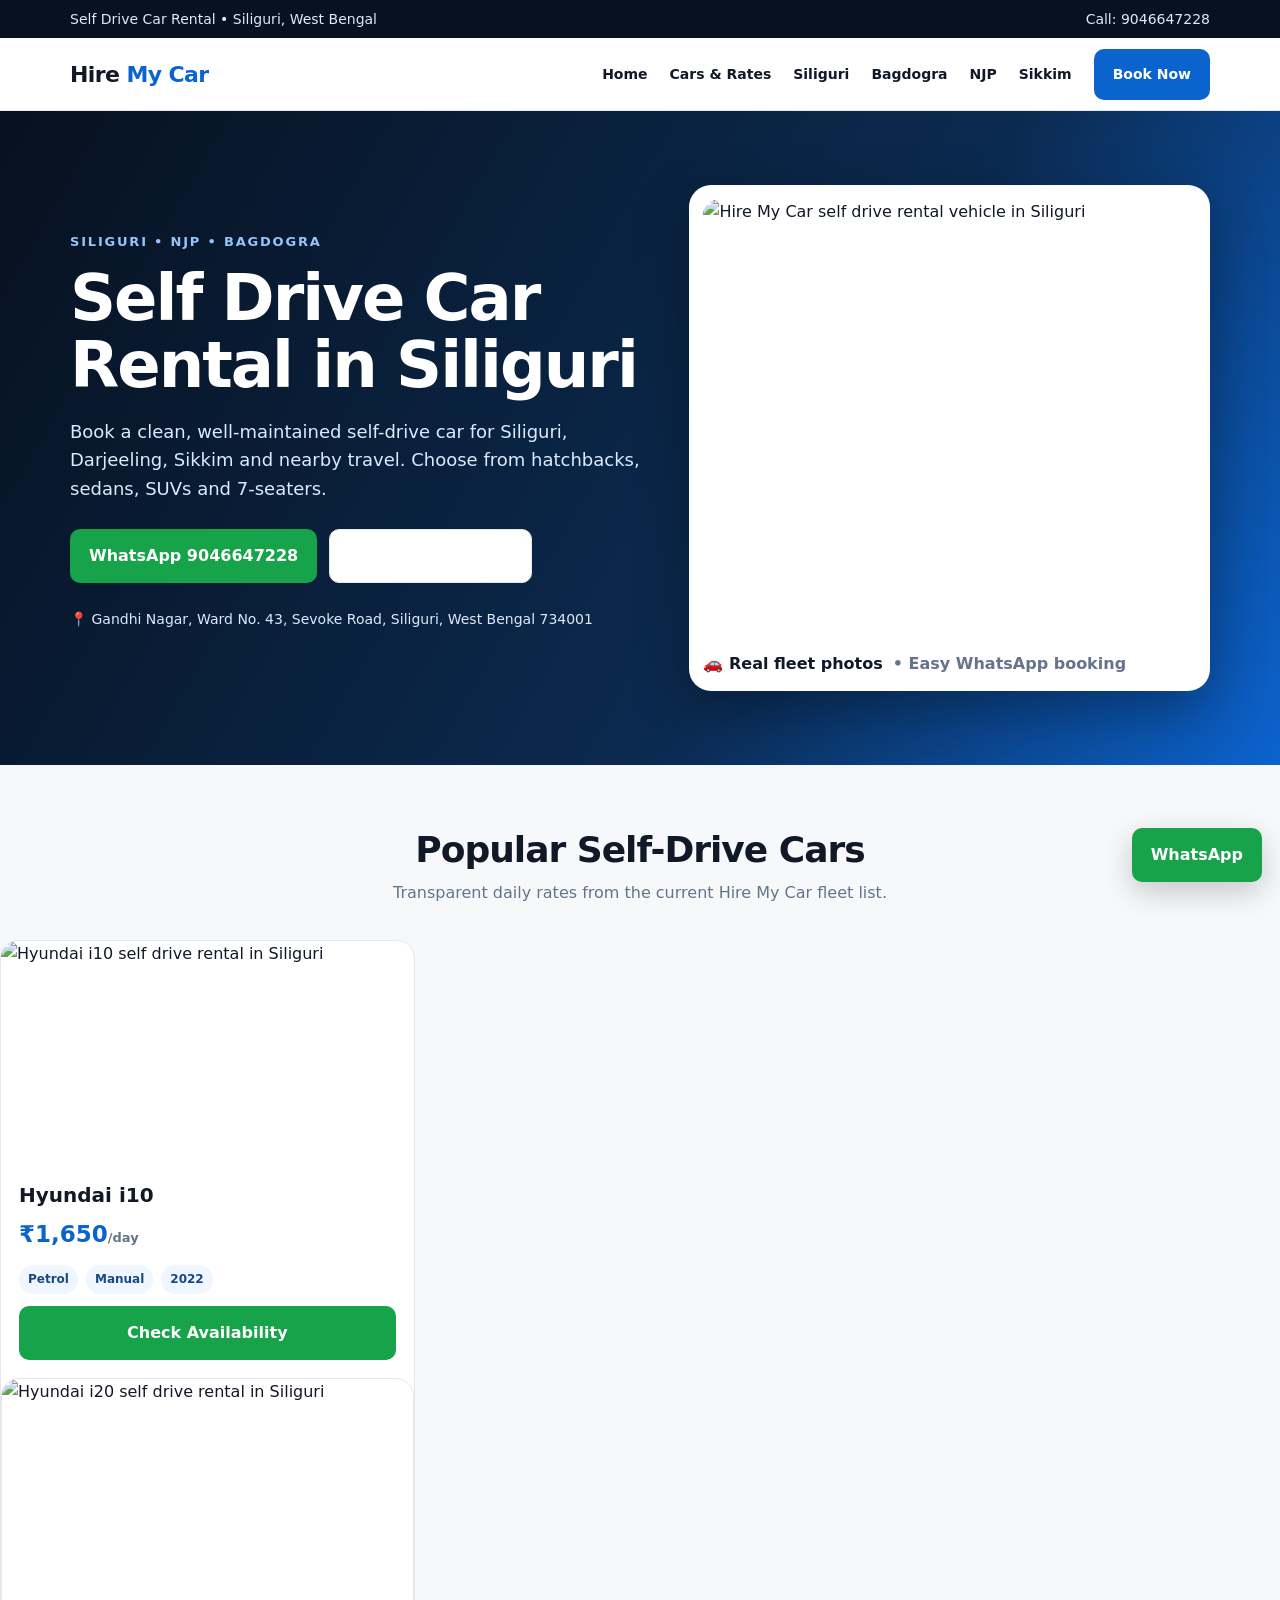
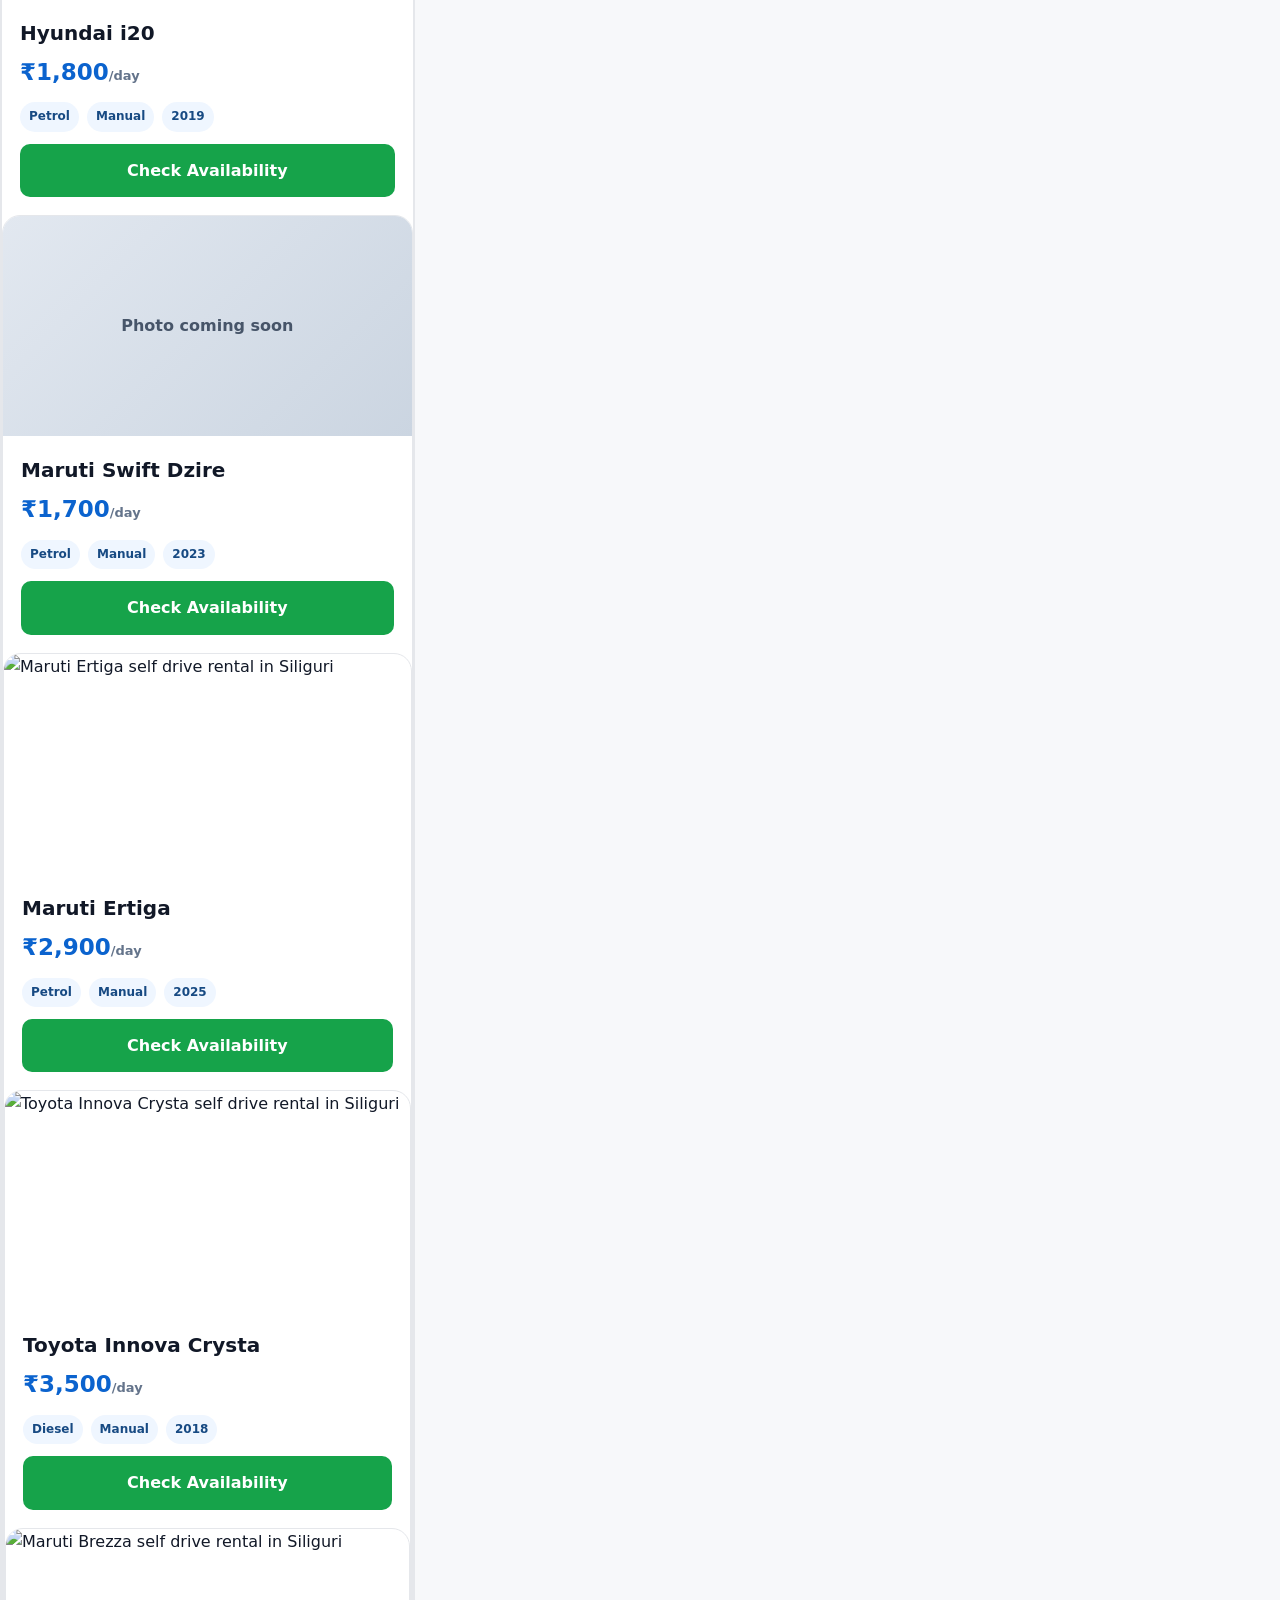
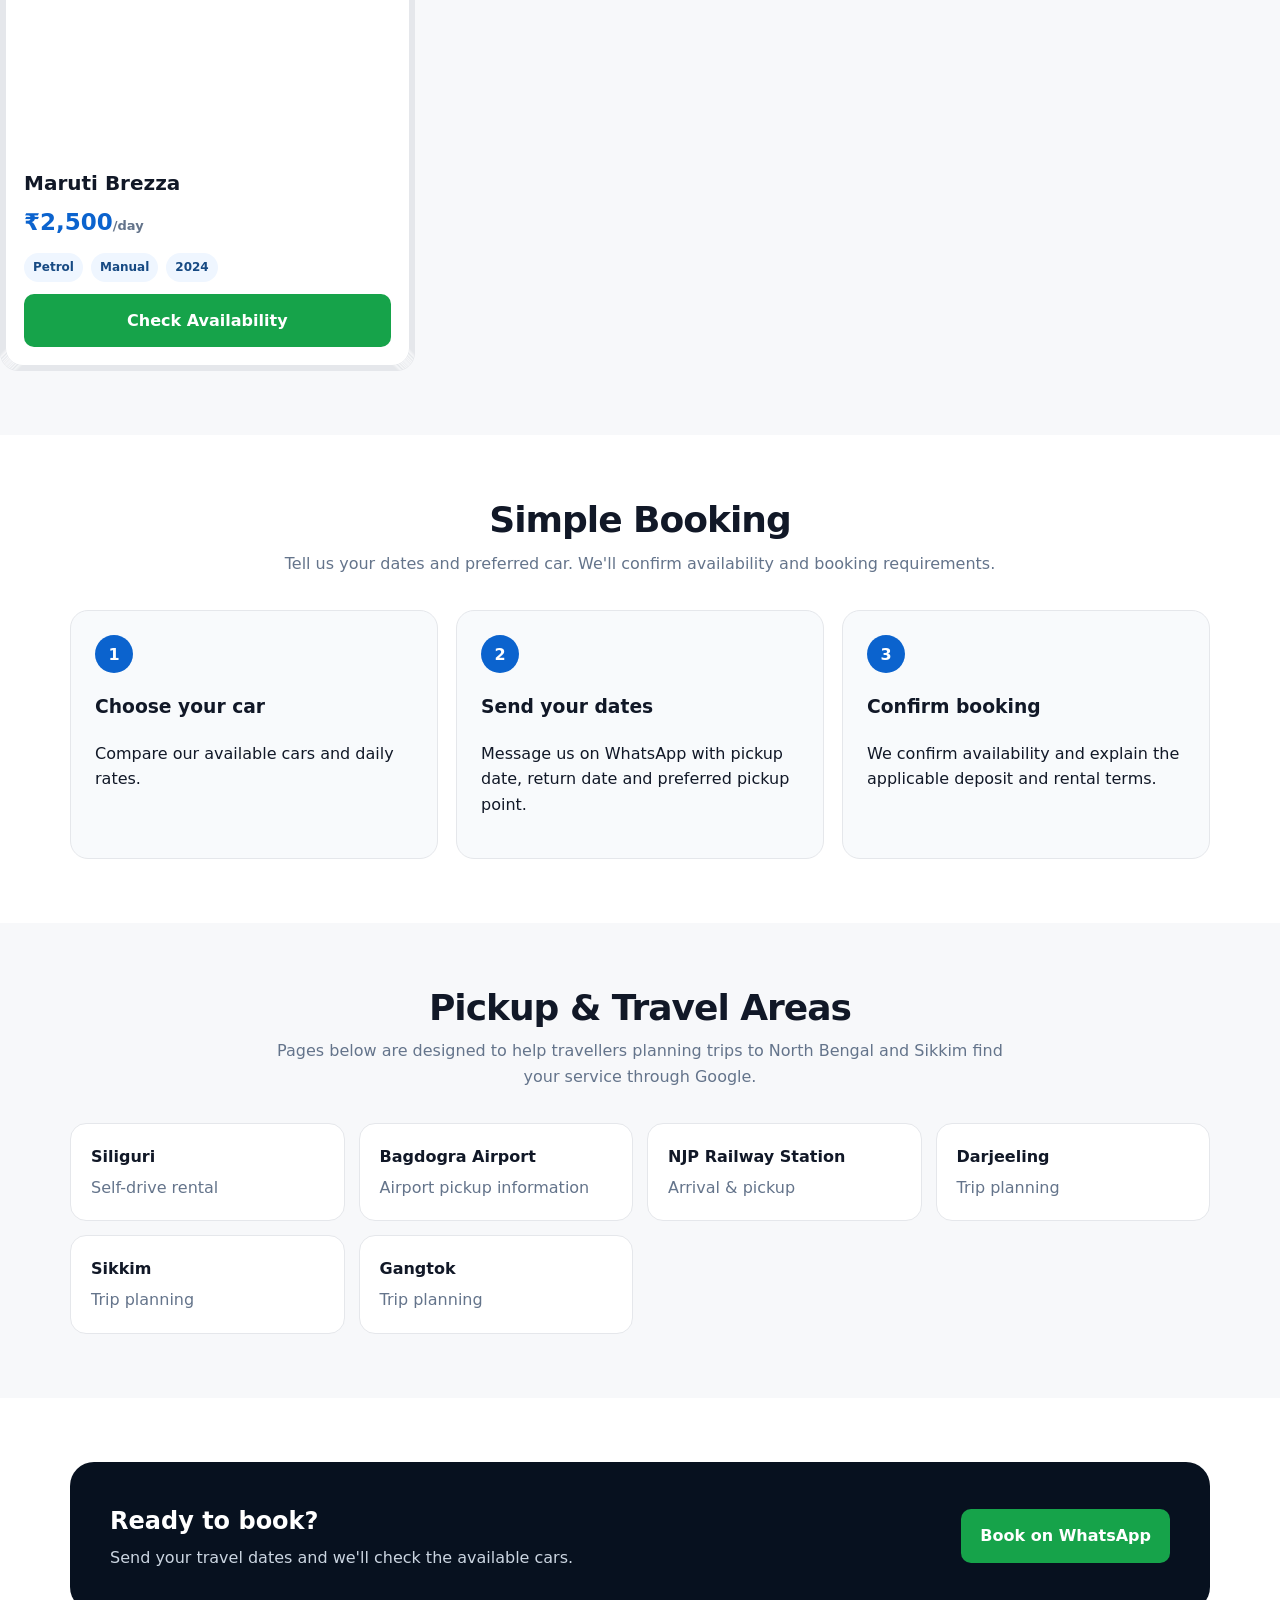
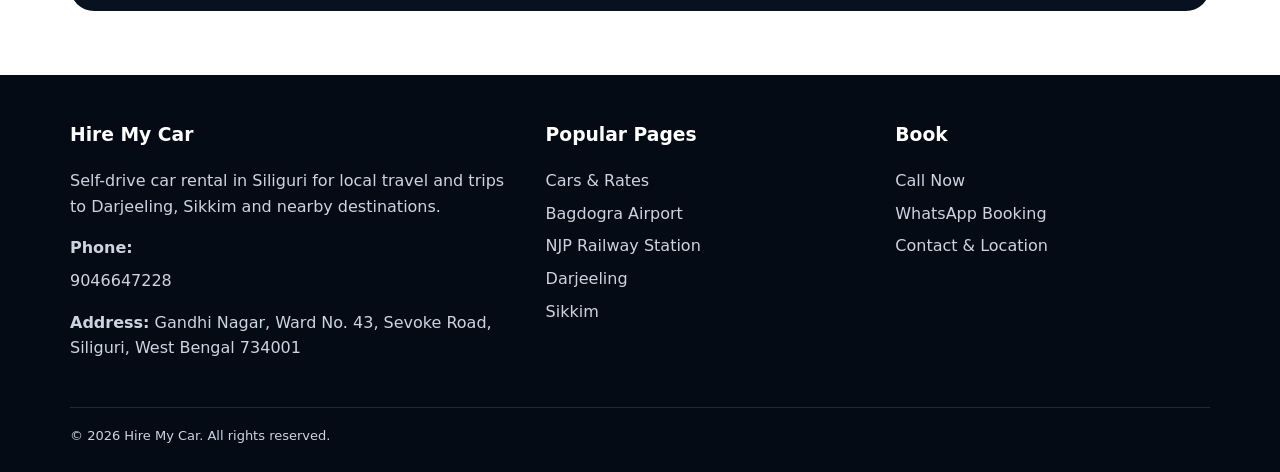
==== index.html @ 56998905 "Add files via upload" ====
<!doctype html><html lang="en"><head><meta charset="utf-8"><meta name="viewport" content="width=device-width,initial-scale=1">
<title>Hire My Car | Self Drive Car Rental in Siliguri</title><meta name="description" content="Self drive car rental in Siliguri with cars for local travel, Darjeeling and Sikkim trips. WhatsApp 9046647228.">
<link rel="stylesheet" href="style.css"><script type="application/ld+json">{"@context": "https://schema.org", "@type": "LocalBusiness", "name": "Hire My Car", "description": "Self-drive car rental in Siliguri, West Bengal.", "telephone": "+91-9046647228", "address": {"@type": "PostalAddress", "streetAddress": "Gandhi Nagar, Ward No 43, Sevoke Road", "addressLocality": "Siliguri", "addressRegion": "West Bengal", "postalCode": "734001", "addressCountry": "IN"}, "areaServed": ["Siliguri", "Bagdogra", "NJP", "Darjeeling", "Sikkim", "Gangtok", "Kalimpong"]}</script></head><body><div class="top"><div class="container"><span>Self Drive Car Rental • Siliguri, West Bengal</span><span>Call: 9046647228</span></div></div>
<nav><div class="container navin"><a class="logo" href="index.html">Hire <span>My Car</span></a><div class="links">
<a href="index.html">Home</a><a href="cars.html">Cars & Rates</a><a href="siliguri.html">Siliguri</a><a href="bagdogra.html">Bagdogra</a><a href="njp.html">NJP</a><a href="sikkim.html">Sikkim</a><a class="btn primary" href="https://wa.me/919046647228?text=Hello%20Hire%20My%20Car%2C%20I%20want%20to%20book%20a%20self-drive%20car.">Book Now</a>
</div><div class="menu">☰</div></div></nav>
<section class="hero"><div class="container hero-grid"><div><div class="eyebrow">Siliguri • NJP • Bagdogra</div>
<h1>Self Drive Car Rental in Siliguri</h1><p>Book a clean, well-maintained self-drive car for Siliguri, Darjeeling, Sikkim and nearby travel. Choose from hatchbacks, sedans, SUVs and 7-seaters.</p>
<div class="actions"><a class="btn whatsapp" href="https://wa.me/919046647228?text=Hello%20Hire%20My%20Car%2C%20I%20want%20to%20check%20availability.">WhatsApp 9046647228</a><a class="btn outline" href="cars.html">View Cars & Rates</a></div>
<p style="font-size:14px">📍 Gandhi Nagar, Ward No. 43, Sevoke Road, Siliguri, West Bengal 734001</p></div>
<div class="hero-card"><img src="assets/fleet-01.png" alt="Hire My Car self drive rental vehicle in Siliguri"><div class="mini">🚗 Real fleet photos <span>• Easy WhatsApp booking</span></div></div></div></section>

<section class="section"><div class="heading"><h2>Popular Self-Drive Cars</h2><p>Transparent daily rates from the current Hire My Car fleet list.</p></div><div class="grid"><article class="card"><img src="assets/fleet-02.jpg" alt="Hyundai i10 self drive rental in Siliguri"><div class="cardbody"><h3>Hyundai i10</h3><div class="price">₹1,650<small>/day</small></div><div class="meta"><span class="pill">Petrol</span><span class="pill">Manual</span><span class="pill">2022</span></div><a class="btn whatsapp" style="width:100%" href="https://wa.me/919046647228?text=Hello%20Hire%20My%20Car%2C%20I%20want%20to%20book%20the%20Hyundai%20i10.">Check Availability</a></div><article class="card"><img src="assets/fleet-01.png" alt="Hyundai i20 self drive rental in Siliguri"><div class="cardbody"><h3>Hyundai i20</h3><div class="price">₹1,800<small>/day</small></div><div class="meta"><span class="pill">Petrol</span><span class="pill">Manual</span><span class="pill">2019</span></div><a class="btn whatsapp" style="width:100%" href="https://wa.me/919046647228?text=Hello%20Hire%20My%20Car%2C%20I%20want%20to%20book%20the%20Hyundai%20i20.">Check Availability</a></div><article class="card"><div style="height:220px;background:linear-gradient(135deg,#e2e8f0,#cbd5e1);display:grid;place-items:center;font-weight:900;color:#475569">Photo coming soon</div><div class="cardbody"><h3>Maruti Swift Dzire</h3><div class="price">₹1,700<small>/day</small></div><div class="meta"><span class="pill">Petrol</span><span class="pill">Manual</span><span class="pill">2023</span></div><a class="btn whatsapp" style="width:100%" href="https://wa.me/919046647228?text=Hello%20Hire%20My%20Car%2C%20I%20want%20to%20book%20the%20Maruti%20Swift%20Dzire.">Check Availability</a></div><article class="card"><img src="assets/fleet-05.jpg" alt="Maruti Ertiga self drive rental in Siliguri"><div class="cardbody"><h3>Maruti Ertiga</h3><div class="price">₹2,900<small>/day</small></div><div class="meta"><span class="pill">Petrol</span><span class="pill">Manual</span><span class="pill">2025</span></div><a class="btn whatsapp" style="width:100%" href="https://wa.me/919046647228?text=Hello%20Hire%20My%20Car%2C%20I%20want%20to%20book%20the%20Maruti%20Ertiga.">Check Availability</a></div><article class="card"><img src="assets/fleet-04.jpg" alt="Toyota Innova Crysta self drive rental in Siliguri"><div class="cardbody"><h3>Toyota Innova Crysta</h3><div class="price">₹3,500<small>/day</small></div><div class="meta"><span class="pill">Diesel</span><span class="pill">Manual</span><span class="pill">2018</span></div><a class="btn whatsapp" style="width:100%" href="https://wa.me/919046647228?text=Hello%20Hire%20My%20Car%2C%20I%20want%20to%20book%20the%20Toyota%20Innova%20Crysta.">Check Availability</a></div><article class="card"><img src="assets/fleet-03.jpg" alt="Maruti Brezza self drive rental in Siliguri"><div class="cardbody"><h3>Maruti Brezza</h3><div class="price">₹2,500<small>/day</small></div><div class="meta"><span class="pill">Petrol</span><span class="pill">Manual</span><span class="pill">2024</span></div><a class="btn whatsapp" style="width:100%" href="https://wa.me/919046647228?text=Hello%20Hire%20My%20Car%2C%20I%20want%20to%20book%20the%20Maruti%20Brezza.">Check Availability</a></div></div></section>

<section class="section alt"><div class="container"><div class="heading"><h2>Simple Booking</h2><p>Tell us your dates and preferred car. We'll confirm availability and booking requirements.</p></div>
<div class="steps"><div class="step"><div class="num">1</div><h3>Choose your car</h3><p>Compare our available cars and daily rates.</p></div><div class="step"><div class="num">2</div><h3>Send your dates</h3><p>Message us on WhatsApp with pickup date, return date and preferred pickup point.</p></div><div class="step"><div class="num">3</div><h3>Confirm booking</h3><p>We confirm availability and explain the applicable deposit and rental terms.</p></div></div></div></section>

<section class="section"><div class="container"><div class="heading"><h2>Pickup & Travel Areas</h2><p>Pages below are designed to help travellers planning trips to North Bengal and Sikkim find your service through Google.</p></div>
<div class="locations"><a class="loc" href="siliguri.html"><b>Siliguri</b><span class="muted">Self-drive rental</span></a><a class="loc" href="bagdogra.html"><b>Bagdogra Airport</b><span class="muted">Airport pickup information</span></a><a class="loc" href="njp.html"><b>NJP Railway Station</b><span class="muted">Arrival & pickup</span></a><a class="loc" href="darjeeling.html"><b>Darjeeling</b><span class="muted">Trip planning</span></a><a class="loc" href="sikkim.html"><b>Sikkim</b><span class="muted">Trip planning</span></a><a class="loc" href="gangtok.html"><b>Gangtok</b><span class="muted">Trip planning</span></a></div></div></section>

<section class="section alt"><div class="container"><div class="cta"><div><h2 style="margin:0">Ready to book?</h2><p>Send your travel dates and we'll check the available cars.</p></div><a class="btn whatsapp" href="https://wa.me/919046647228?text=Hello%20Hire%20My%20Car%2C%20my%20travel%20dates%20are%3A%20">Book on WhatsApp</a></div></div></section>
<footer><div class="container footgrid">
<div><h3>Hire My Car</h3><p>Self-drive car rental in Siliguri for local travel and trips to Darjeeling, Sikkim and nearby destinations.</p><p><b>Phone:</b> <a href="tel:+919046647228">9046647228</a></p><p><b>Address:</b> Gandhi Nagar, Ward No. 43, Sevoke Road, Siliguri, West Bengal 734001</p></div>
<div><h3>Popular Pages</h3><a href="cars.html">Cars & Rates</a><a href="bagdogra.html">Bagdogra Airport</a><a href="njp.html">NJP Railway Station</a><a href="darjeeling.html">Darjeeling</a><a href="sikkim.html">Sikkim</a></div>
<div><h3>Book</h3><a href="tel:+919046647228">Call Now</a><a href="https://wa.me/919046647228?text=Hello%20Hire%20My%20Car%2C%20I%20want%20to%20check%20car%20availability.">WhatsApp Booking</a><a href="contact.html">Contact & Location</a></div>
</div><div class="container copy">© 2026 Hire My Car. All rights reserved.</div></footer>
<div class="sticky"><a class="btn whatsapp" href="https://wa.me/919046647228?text=Hello%20Hire%20My%20Car%2C%20I%20want%20to%20book%20a%20self-drive%20car.">WhatsApp</a></div></body></html>
---- style.css ----
:root{--ink:#111827;--muted:#64748b;--bg:#f7f8fa;--card:#fff;--brand:#0b63ce;--brand2:#084b9c;--accent:#f59e0b;--line:#e5e7eb;--dark:#07111f}
*{box-sizing:border-box}html{scroll-behavior:smooth}body{margin:0;font-family:Inter,system-ui,-apple-system,Segoe UI,Roboto,Arial,sans-serif;color:var(--ink);background:var(--bg);line-height:1.6}
a{text-decoration:none;color:inherit}.container{width:min(1140px,92%);margin:auto}.top{background:var(--dark);color:#dbeafe;font-size:14px}.top .container{display:flex;justify-content:space-between;gap:20px;padding:8px 0}
nav{background:#fff;border-bottom:1px solid var(--line);position:sticky;top:0;z-index:20}.navin{display:flex;align-items:center;justify-content:space-between;min-height:72px}.logo{font-size:22px;font-weight:900;letter-spacing:-.6px}.logo span{color:var(--brand)}
.links{display:flex;gap:22px;align-items:center;font-weight:650;font-size:14px}.links a:hover{color:var(--brand)}.menu{display:none}
.btn{display:inline-flex;align-items:center;justify-content:center;padding:13px 18px;border-radius:10px;font-weight:800;border:1px solid transparent;cursor:pointer}.primary{background:var(--brand);color:white}.primary:hover{background:var(--brand2)}.whatsapp{background:#16a34a;color:#fff}.outline{border-color:var(--line);background:#fff}
.hero{background:linear-gradient(120deg,#07111f 0%,#0b2a50 62%,#0b63ce 100%);color:white;padding:74px 0}.hero-grid{display:grid;grid-template-columns:1.05fr .95fr;gap:44px;align-items:center}.eyebrow{color:#93c5fd;text-transform:uppercase;letter-spacing:1.8px;font-weight:900;font-size:13px}.hero h1{font-size:clamp(38px,5vw,64px);line-height:1.05;margin:12px 0 18px;letter-spacing:-2px}.hero p{font-size:18px;color:#dbeafe;max-width:650px}.actions{display:flex;gap:12px;flex-wrap:wrap;margin:25px 0}.hero-card{background:#fff;color:var(--ink);border-radius:22px;padding:14px;box-shadow:0 20px 55px #0005}.hero-card img{width:100%;height:440px;object-fit:cover;border-radius:16px;display:block}.mini{display:flex;gap:10px;align-items:center;margin-top:12px;font-weight:750}.mini span{color:var(--muted);font-weight:600}
.section{padding:64px 0}.section.alt{background:#fff}.heading{text-align:center;max-width:760px;margin:0 auto 34px}.heading h2{font-size:36px;line-height:1.15;margin:0 0 10px;letter-spacing:-1px}.heading p{color:var(--muted);margin:0}
.grid{display:grid;grid-template-columns:repeat(3,1fr);gap:18px}.card{background:var(--card);border:1px solid var(--line);border-radius:18px;overflow:hidden}.card img{width:100%;height:220px;object-fit:cover;display:block}.cardbody{padding:18px}.card h3{margin:0 0 5px;font-size:20px}.muted{color:var(--muted)}.price{font-size:23px;font-weight:900;color:var(--brand)}.price small{font-size:13px;color:var(--muted);font-weight:600}.meta{display:flex;flex-wrap:wrap;gap:8px;margin:12px 0}.pill{background:#eff6ff;color:#174a83;padding:5px 9px;border-radius:999px;font-size:12px;font-weight:800}
.steps{display:grid;grid-template-columns:repeat(3,1fr);gap:18px}.step{padding:24px;border-radius:18px;background:#f8fafc;border:1px solid var(--line)}.num{width:38px;height:38px;border-radius:50%;background:var(--brand);color:#fff;display:grid;place-items:center;font-weight:900;margin-bottom:12px}
.locations{display:grid;grid-template-columns:repeat(4,1fr);gap:14px}.loc{background:#fff;border:1px solid var(--line);padding:20px;border-radius:16px}.loc b{display:block;margin-bottom:5px}
.cta{background:var(--dark);color:#fff;border-radius:24px;padding:40px;display:flex;justify-content:space-between;align-items:center;gap:25px}.cta p{color:#cbd5e1;margin:5px 0 0}
.pagehero{padding:58px 0;background:#0b2a50;color:#fff}.pagehero h1{font-size:46px;line-height:1.1;margin:0 0 12px}.pagehero p{max-width:760px;color:#dbeafe}
.content{max-width:860px;margin:auto}.content h2{font-size:30px;margin-top:38px}.content h3{font-size:21px}.content p,.content li{color:#475569}.faq{border-top:1px solid var(--line)}details{padding:18px 0;border-bottom:1px solid var(--line)}summary{font-weight:800;cursor:pointer}
footer{background:#050b14;color:#cbd5e1;padding:45px 0 25px}.footgrid{display:grid;grid-template-columns:1.4fr 1fr 1fr;gap:35px}.footgrid h3{color:#fff;margin-top:0}.footgrid a{display:block;margin:7px 0;color:#cbd5e1}.copy{border-top:1px solid #1f2937;margin-top:30px;padding-top:18px;font-size:13px}
.sticky{position:fixed;right:18px;bottom:18px;z-index:50}.sticky a{box-shadow:0 10px 30px #0003}
.notice{background:#fff7ed;border:1px solid #fed7aa;padding:14px 16px;border-radius:12px;color:#9a3412;margin:20px 0}
@media(max-width:850px){.hero-grid{grid-template-columns:1fr}.grid{grid-template-columns:repeat(2,1fr)}.locations{grid-template-columns:repeat(2,1fr)}.steps{grid-template-columns:1fr}.links{display:none}.menu{display:block}.hero-card img{height:340px}.footgrid{grid-template-columns:1fr}.pagehero h1{font-size:38px}}
@media(max-width:560px){.grid{grid-template-columns:1fr}.locations{grid-template-columns:1fr}.top .container{flex-direction:column;gap:2px}.hero{padding:52px 0}.section{padding:48px 0}.cta{padding:28px;flex-direction:column;align-items:flex-start}.hero h1{font-size:42px}}
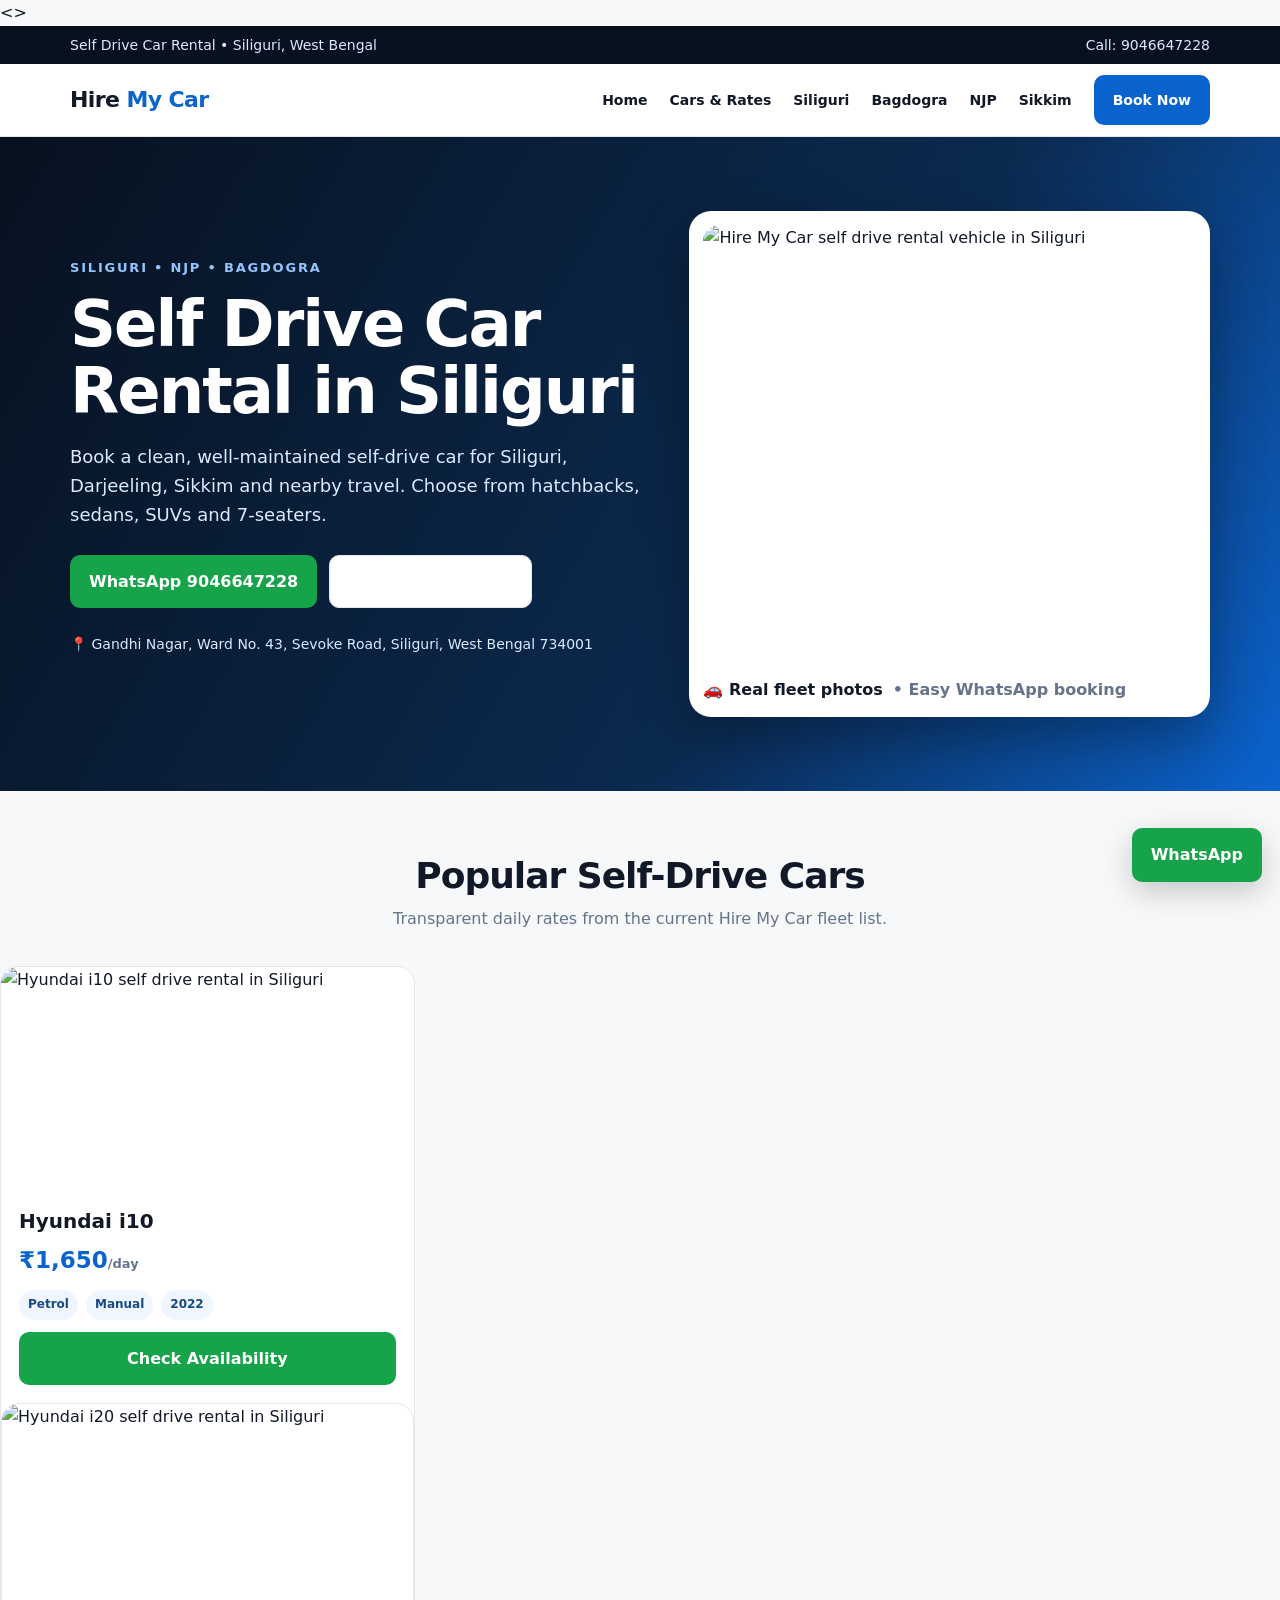
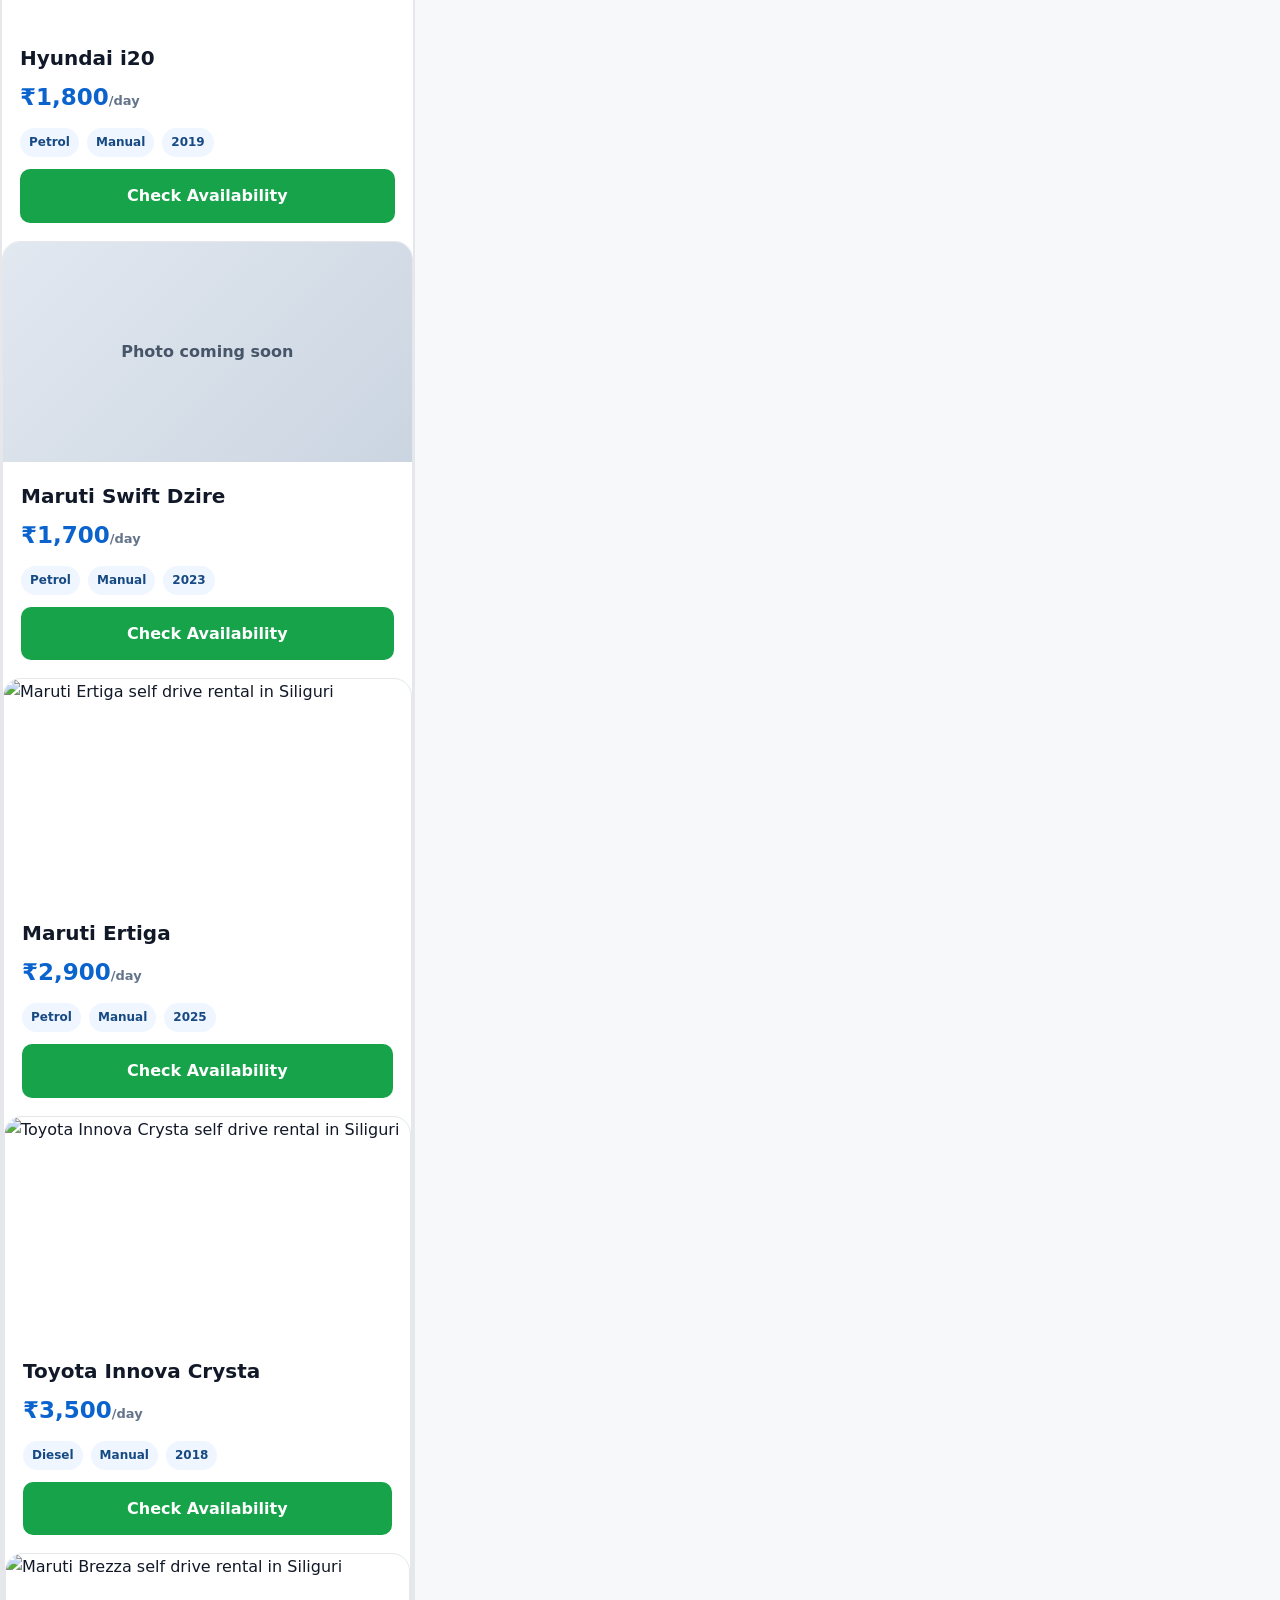
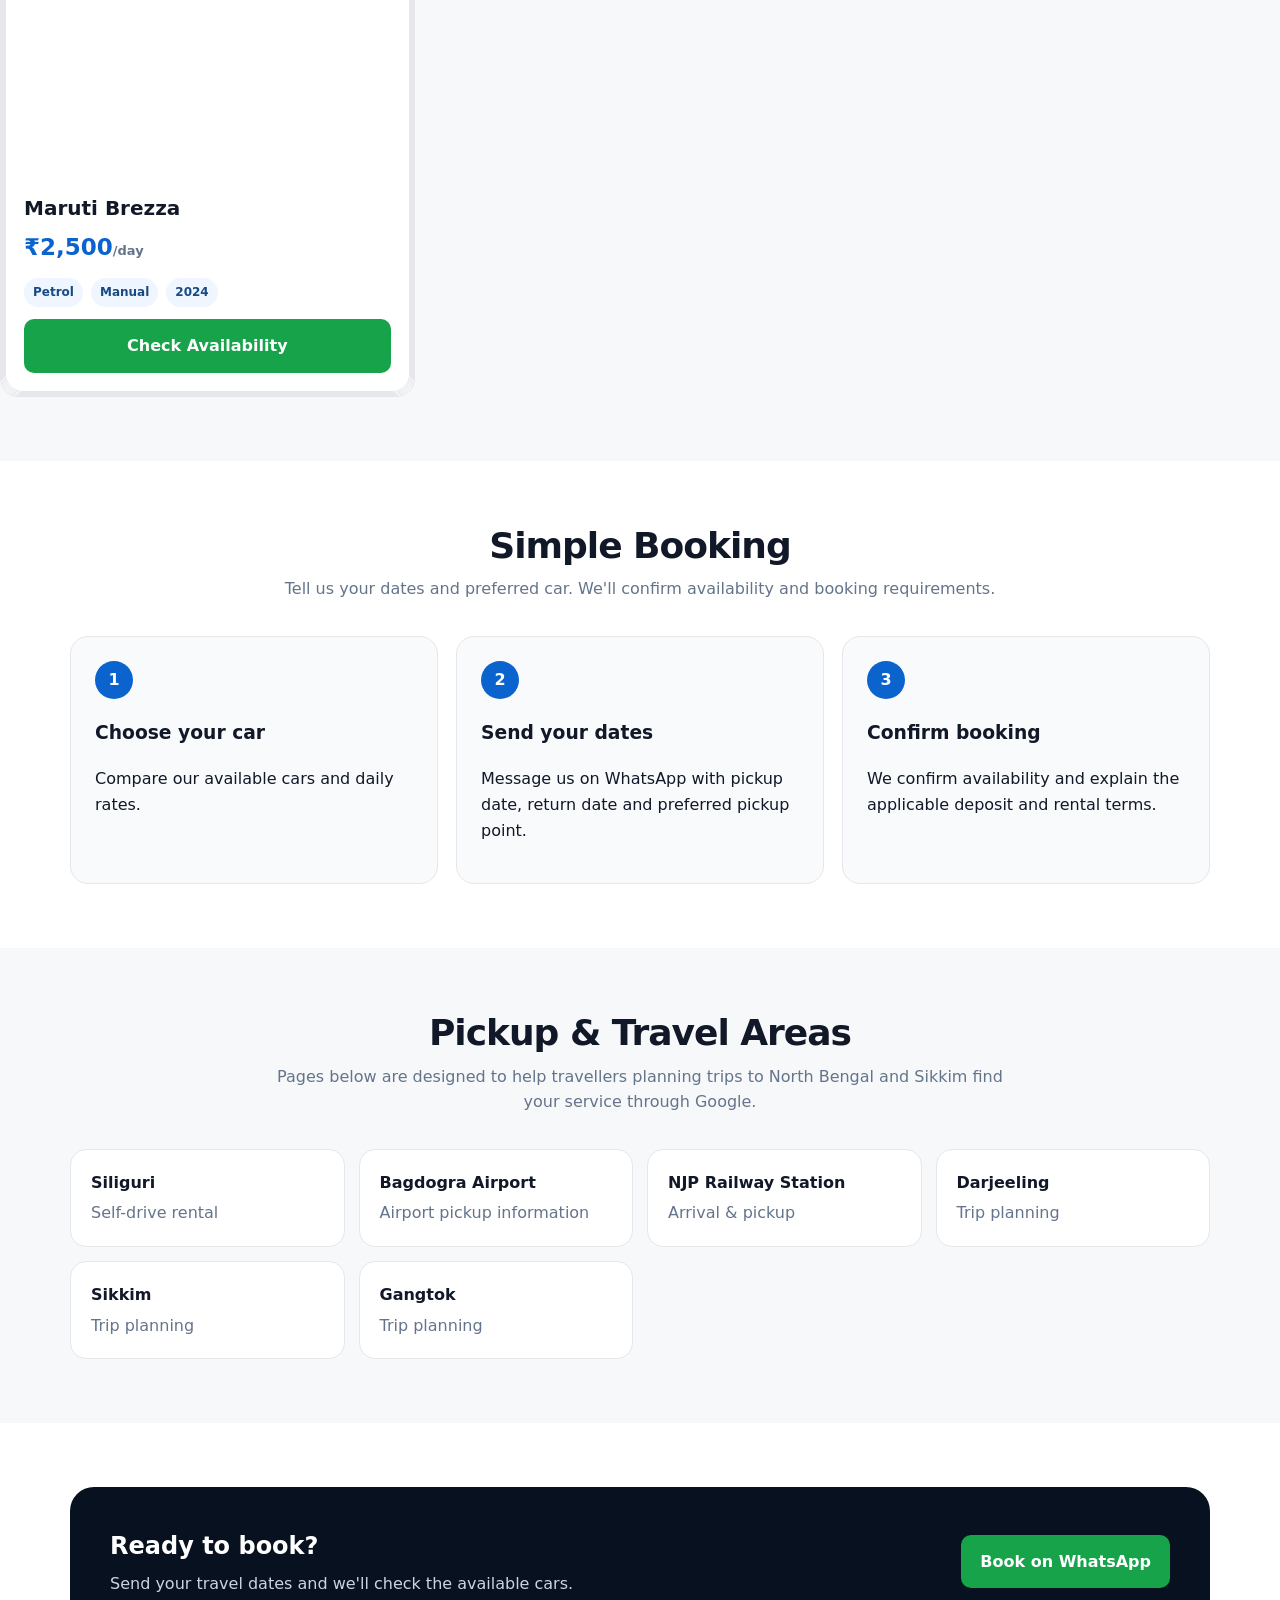
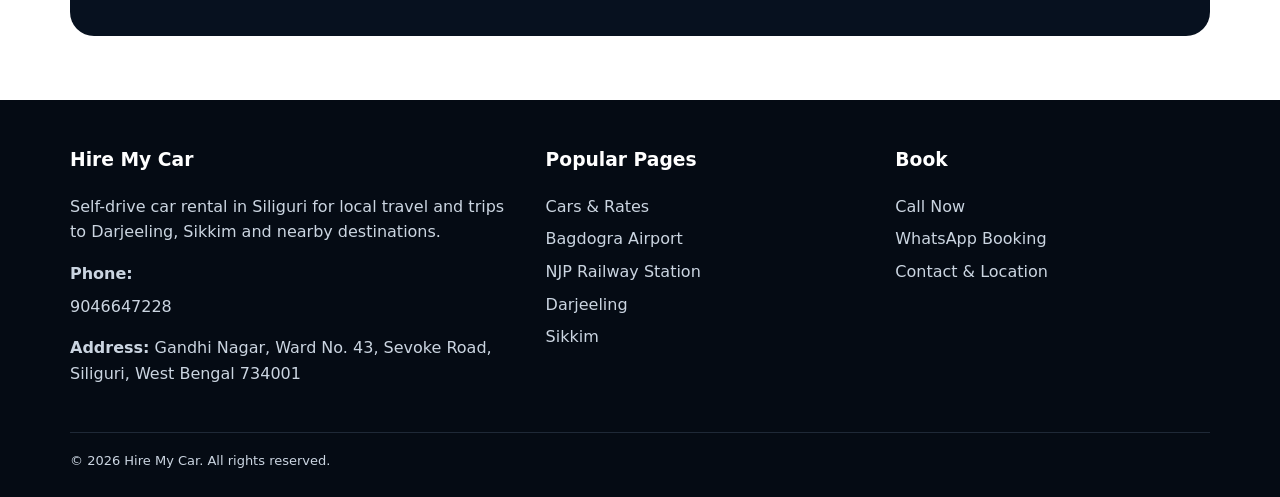
==== commit 173c44a2: "Update index.html" ====
--- a/index.html
+++ b/index.html
@@ -1,4 +1,4 @@
-<!doctype html><html lang="en"><head><meta charset="utf-8"><meta name="viewport" content="width=device-width,initial-scale=1">
+<!doctype html><html lang="en"><<meta name="google-site-verification" content="xVl-wG21ARF5FUgd4WNKPPu0xPZzFPbkZ7AYUXCiTTc" />><meta charset="utf-8"><meta name="viewport" content="width=device-width,initial-scale=1">
 <title>Hire My Car | Self Drive Car Rental in Siliguri</title><meta name="description" content="Self drive car rental in Siliguri with cars for local travel, Darjeeling and Sikkim trips. WhatsApp 9046647228.">
 <link rel="stylesheet" href="style.css"><script type="application/ld+json">{"@context": "https://schema.org", "@type": "LocalBusiness", "name": "Hire My Car", "description": "Self-drive car rental in Siliguri, West Bengal.", "telephone": "+91-9046647228", "address": {"@type": "PostalAddress", "streetAddress": "Gandhi Nagar, Ward No 43, Sevoke Road", "addressLocality": "Siliguri", "addressRegion": "West Bengal", "postalCode": "734001", "addressCountry": "IN"}, "areaServed": ["Siliguri", "Bagdogra", "NJP", "Darjeeling", "Sikkim", "Gangtok", "Kalimpong"]}</script></head><body><div class="top"><div class="container"><span>Self Drive Car Rental • Siliguri, West Bengal</span><span>Call: 9046647228</span></div></div>
 <nav><div class="container navin"><a class="logo" href="index.html">Hire <span>My Car</span></a><div class="links">
@@ -24,4 +24,4 @@
 <div><h3>Popular Pages</h3><a href="cars.html">Cars & Rates</a><a href="bagdogra.html">Bagdogra Airport</a><a href="njp.html">NJP Railway Station</a><a href="darjeeling.html">Darjeeling</a><a href="sikkim.html">Sikkim</a></div>
 <div><h3>Book</h3><a href="tel:+919046647228">Call Now</a><a href="https://wa.me/919046647228?text=Hello%20Hire%20My%20Car%2C%20I%20want%20to%20check%20car%20availability.">WhatsApp Booking</a><a href="contact.html">Contact & Location</a></div>
 </div><div class="container copy">© 2026 Hire My Car. All rights reserved.</div></footer>
-<div class="sticky"><a class="btn whatsapp" href="https://wa.me/919046647228?text=Hello%20Hire%20My%20Car%2C%20I%20want%20to%20book%20a%20self-drive%20car.">WhatsApp</a></div></body></html>+<div class="sticky"><a class="btn whatsapp" href="https://wa.me/919046647228?text=Hello%20Hire%20My%20Car%2C%20I%20want%20to%20book%20a%20self-drive%20car.">WhatsApp</a></div></body></html>
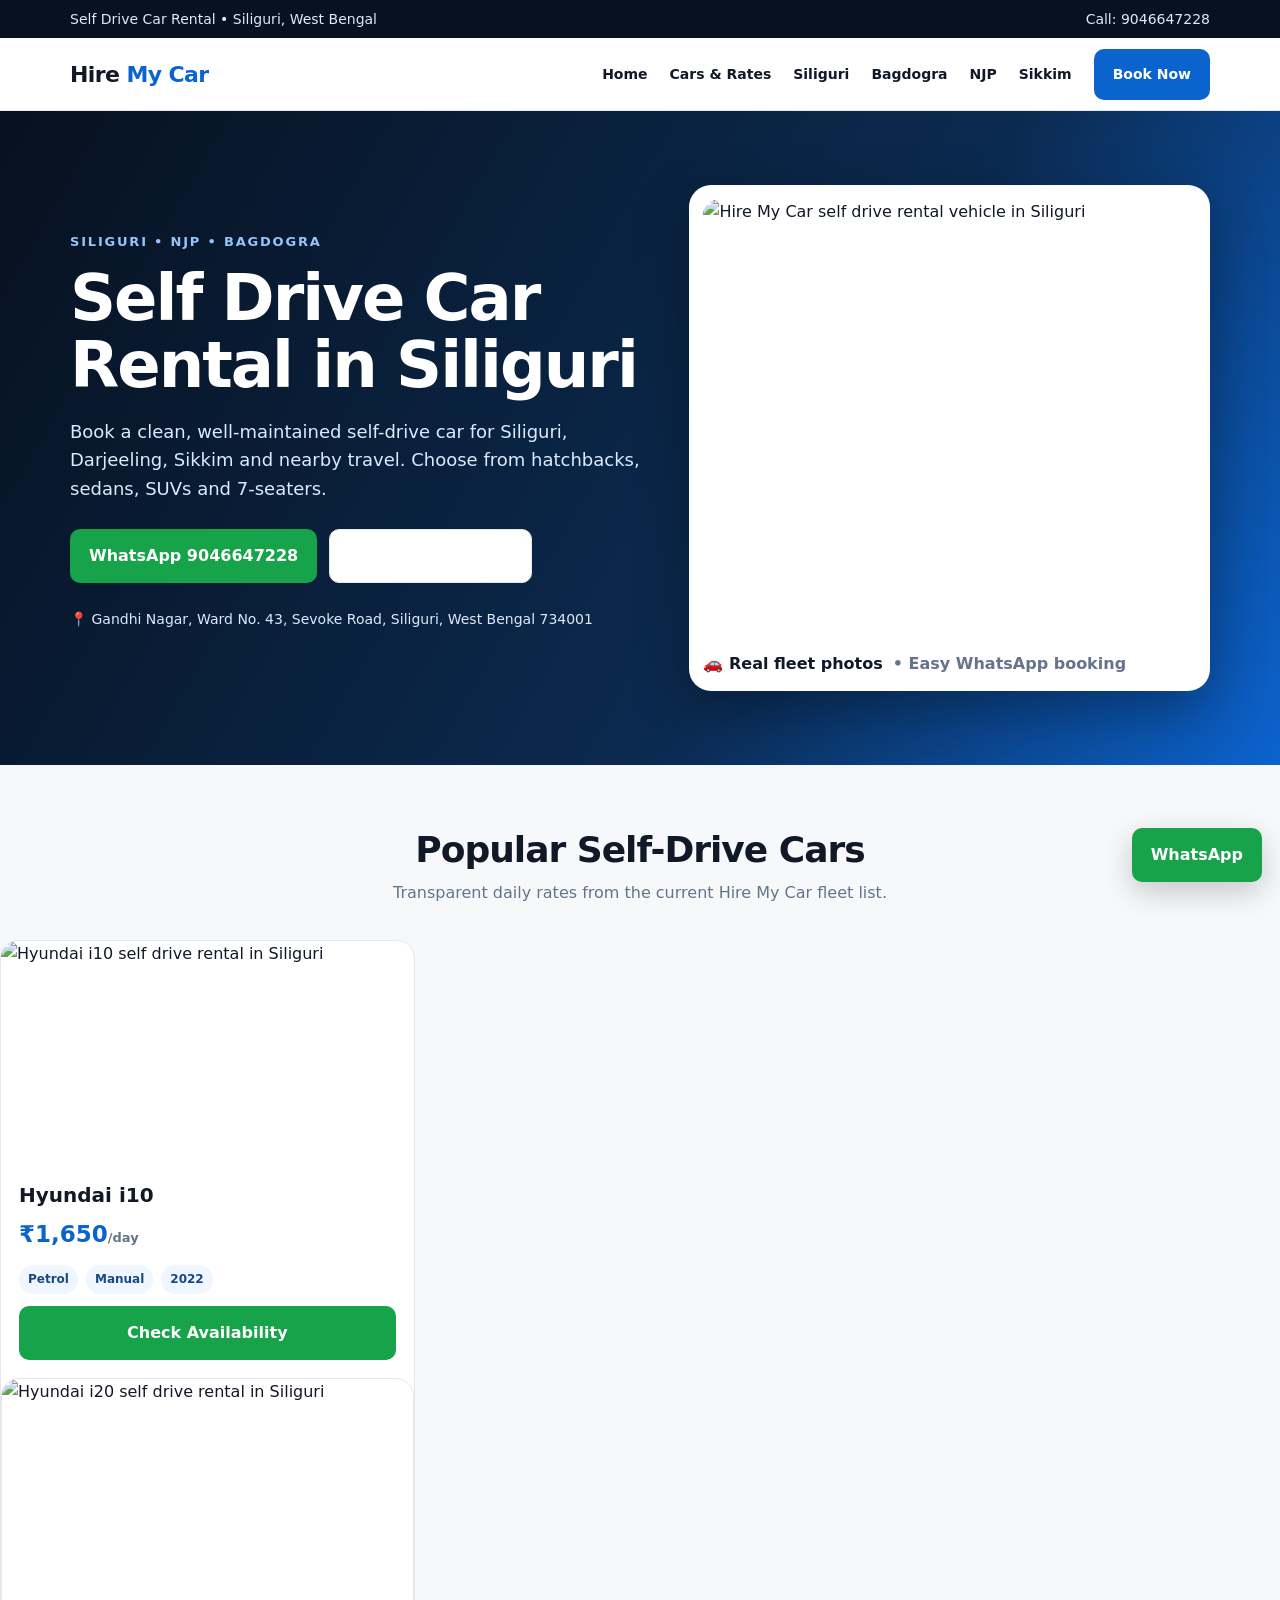
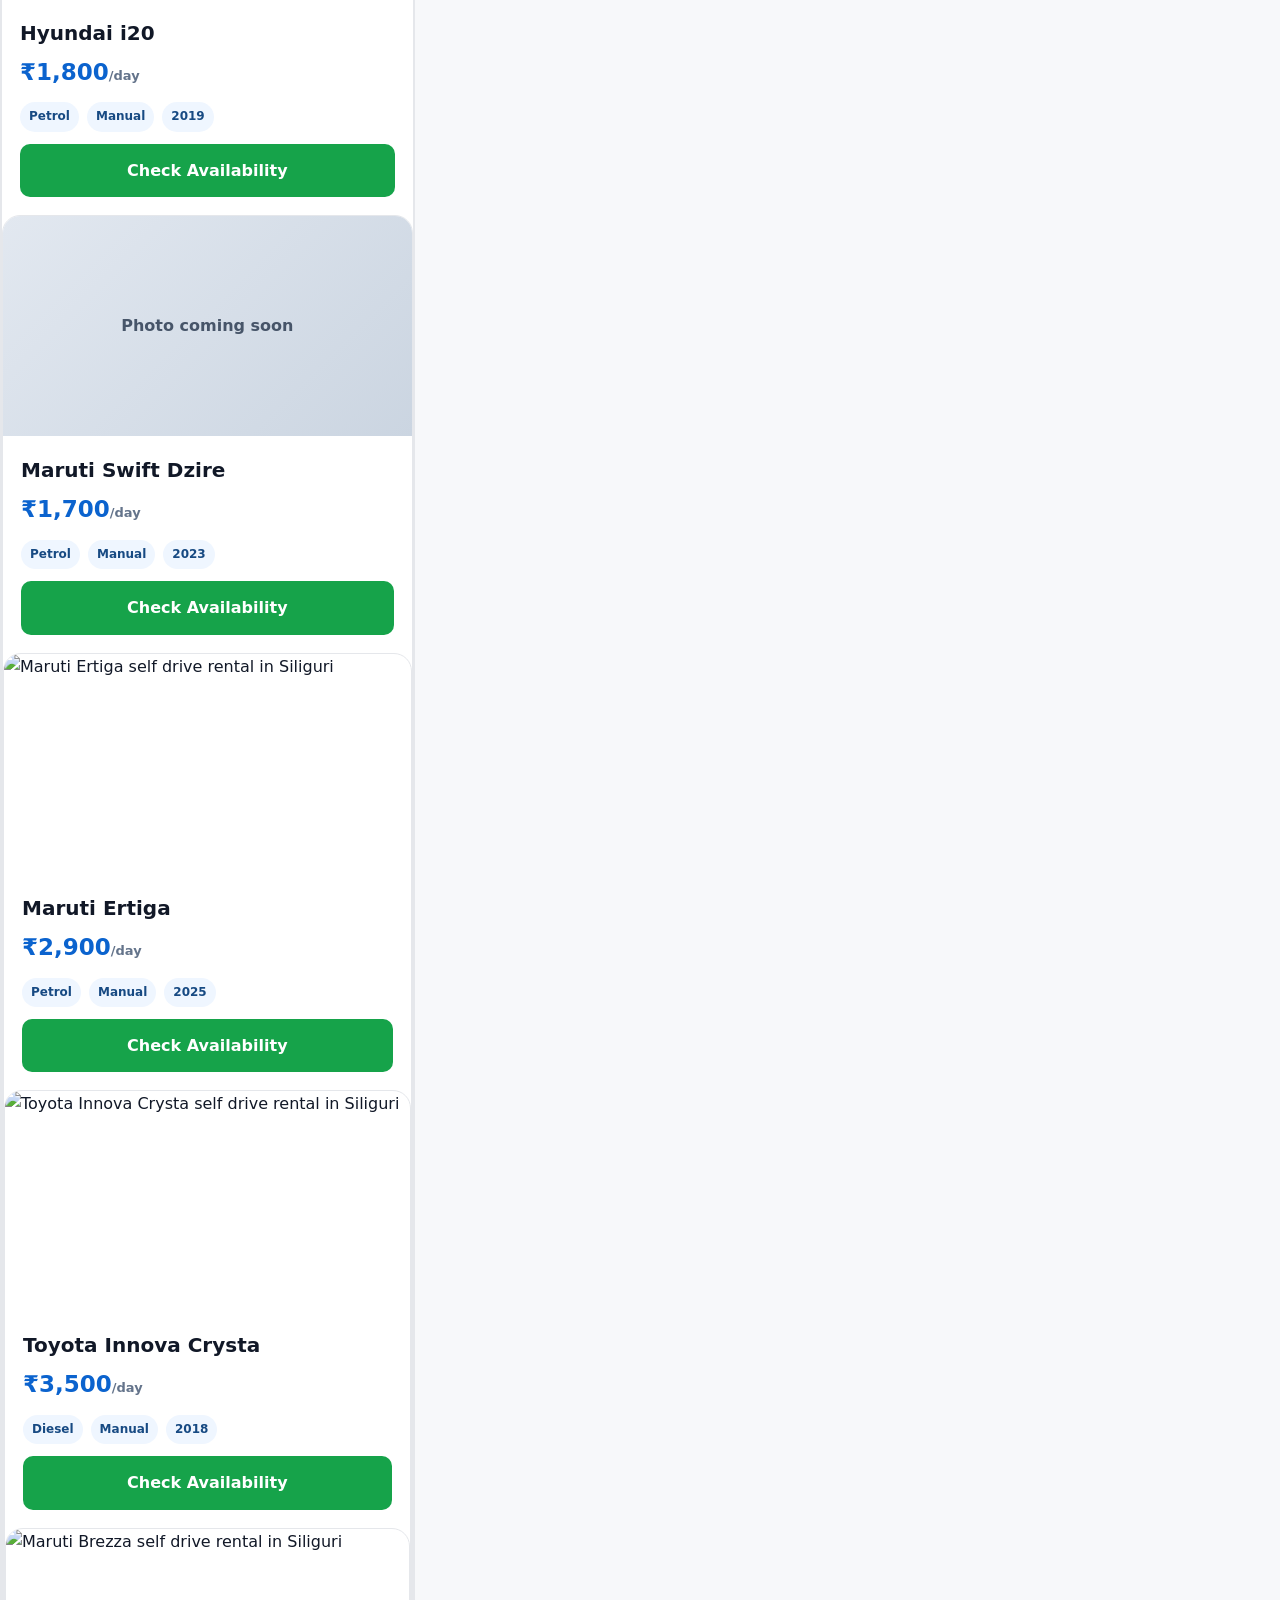
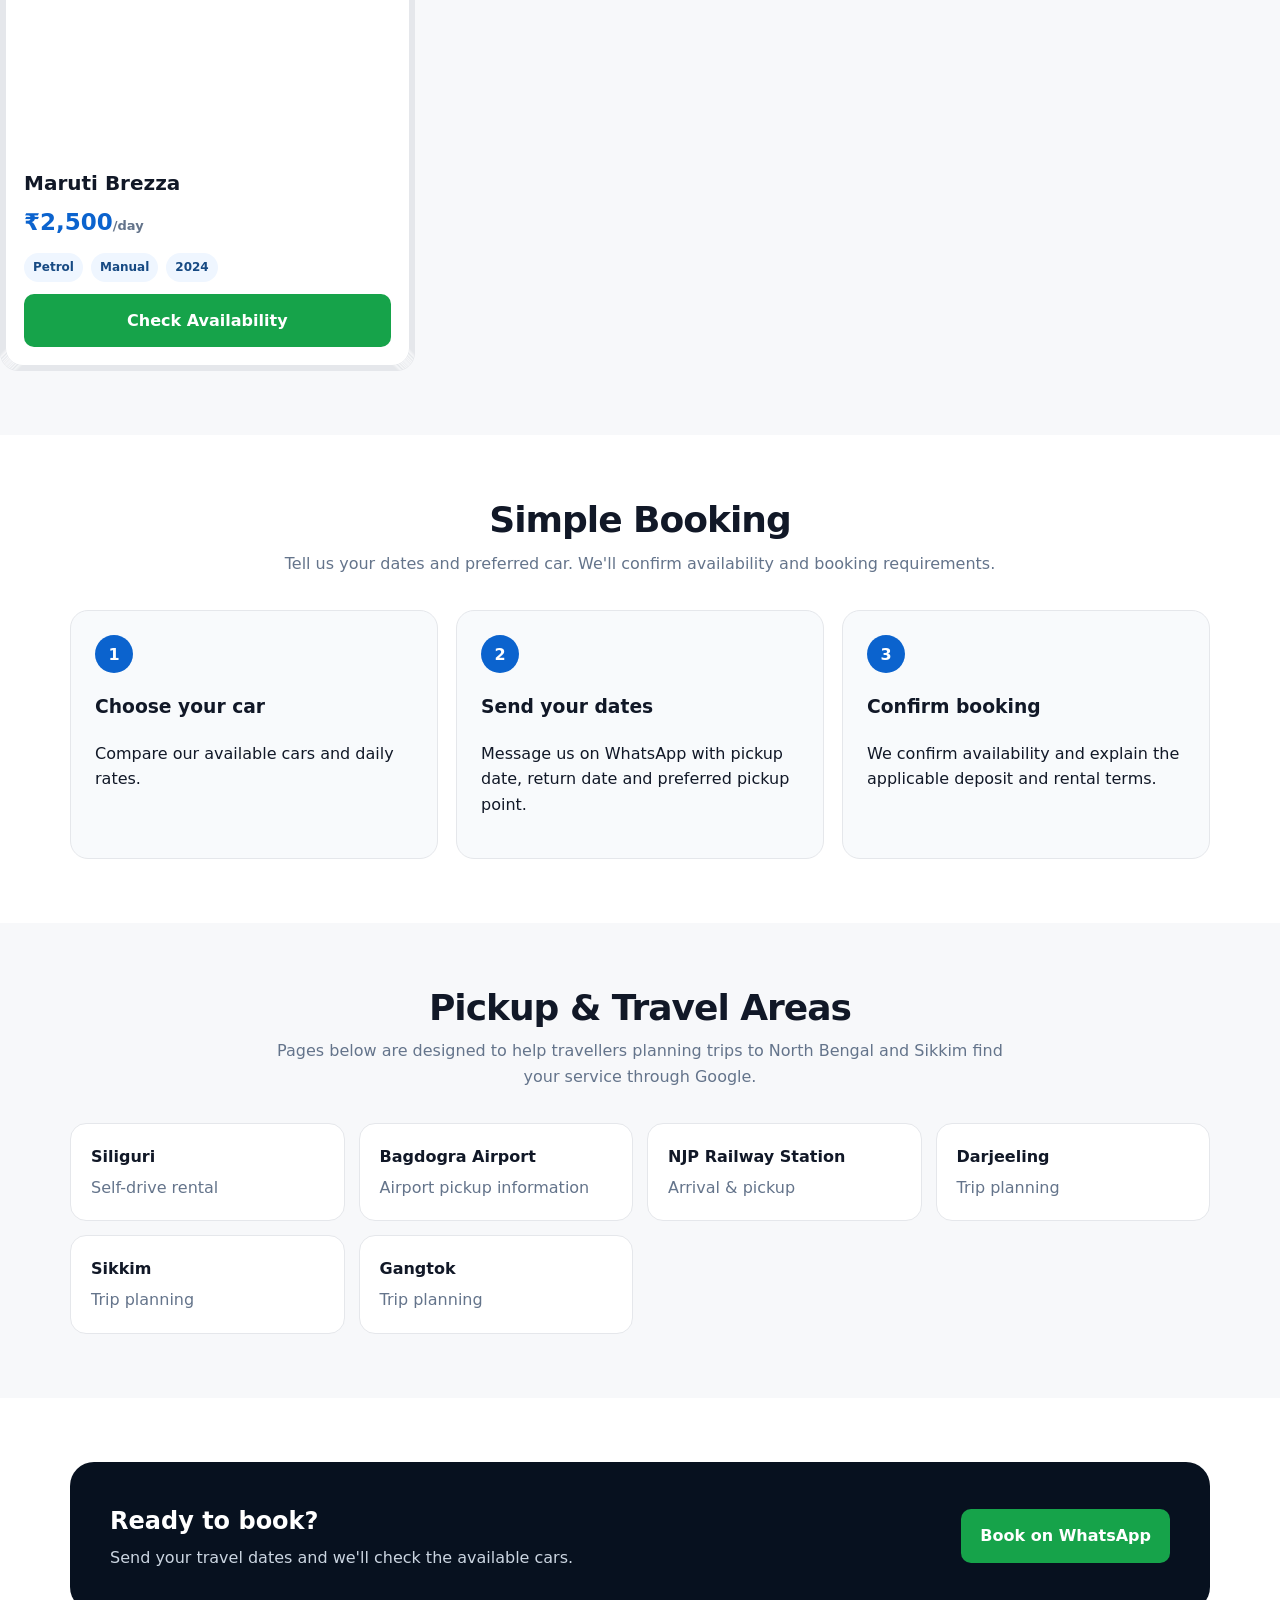
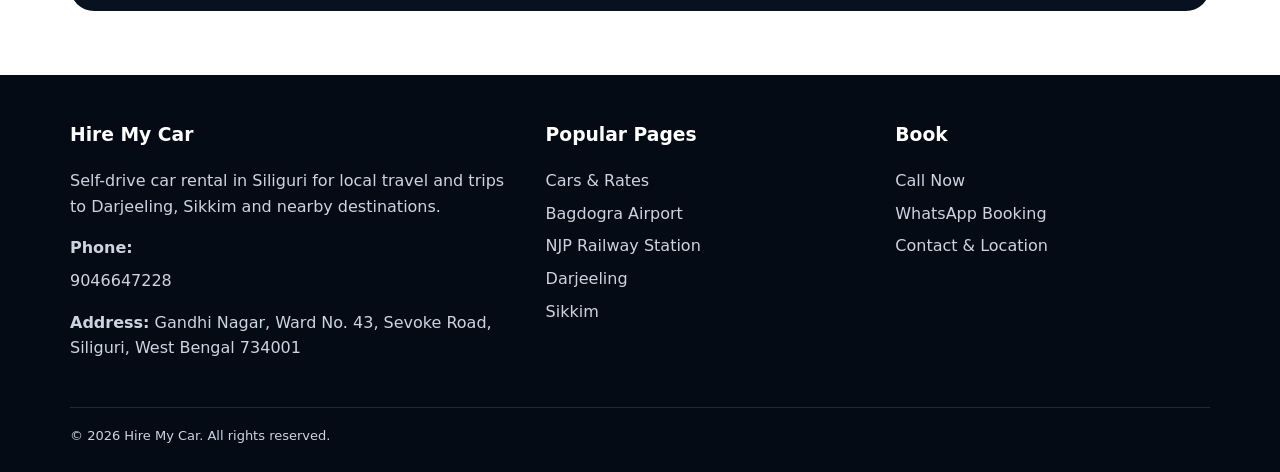
==== commit 075de336: "Update index.html" ====
--- a/index.html
+++ b/index.html
@@ -1,4 +1,4 @@
-<!doctype html><html lang="en"><<meta name="google-site-verification" content="xVl-wG21ARF5FUgd4WNKPPu0xPZzFPbkZ7AYUXCiTTc" />><meta charset="utf-8"><meta name="viewport" content="width=device-width,initial-scale=1">
+<!doctype html><html lang="en"><meta name="google-site-verification"...><meta charset="utf-8"><meta name="viewport" content="width=device-width,initial-scale=1">
 <title>Hire My Car | Self Drive Car Rental in Siliguri</title><meta name="description" content="Self drive car rental in Siliguri with cars for local travel, Darjeeling and Sikkim trips. WhatsApp 9046647228.">
 <link rel="stylesheet" href="style.css"><script type="application/ld+json">{"@context": "https://schema.org", "@type": "LocalBusiness", "name": "Hire My Car", "description": "Self-drive car rental in Siliguri, West Bengal.", "telephone": "+91-9046647228", "address": {"@type": "PostalAddress", "streetAddress": "Gandhi Nagar, Ward No 43, Sevoke Road", "addressLocality": "Siliguri", "addressRegion": "West Bengal", "postalCode": "734001", "addressCountry": "IN"}, "areaServed": ["Siliguri", "Bagdogra", "NJP", "Darjeeling", "Sikkim", "Gangtok", "Kalimpong"]}</script></head><body><div class="top"><div class="container"><span>Self Drive Car Rental • Siliguri, West Bengal</span><span>Call: 9046647228</span></div></div>
 <nav><div class="container navin"><a class="logo" href="index.html">Hire <span>My Car</span></a><div class="links">
